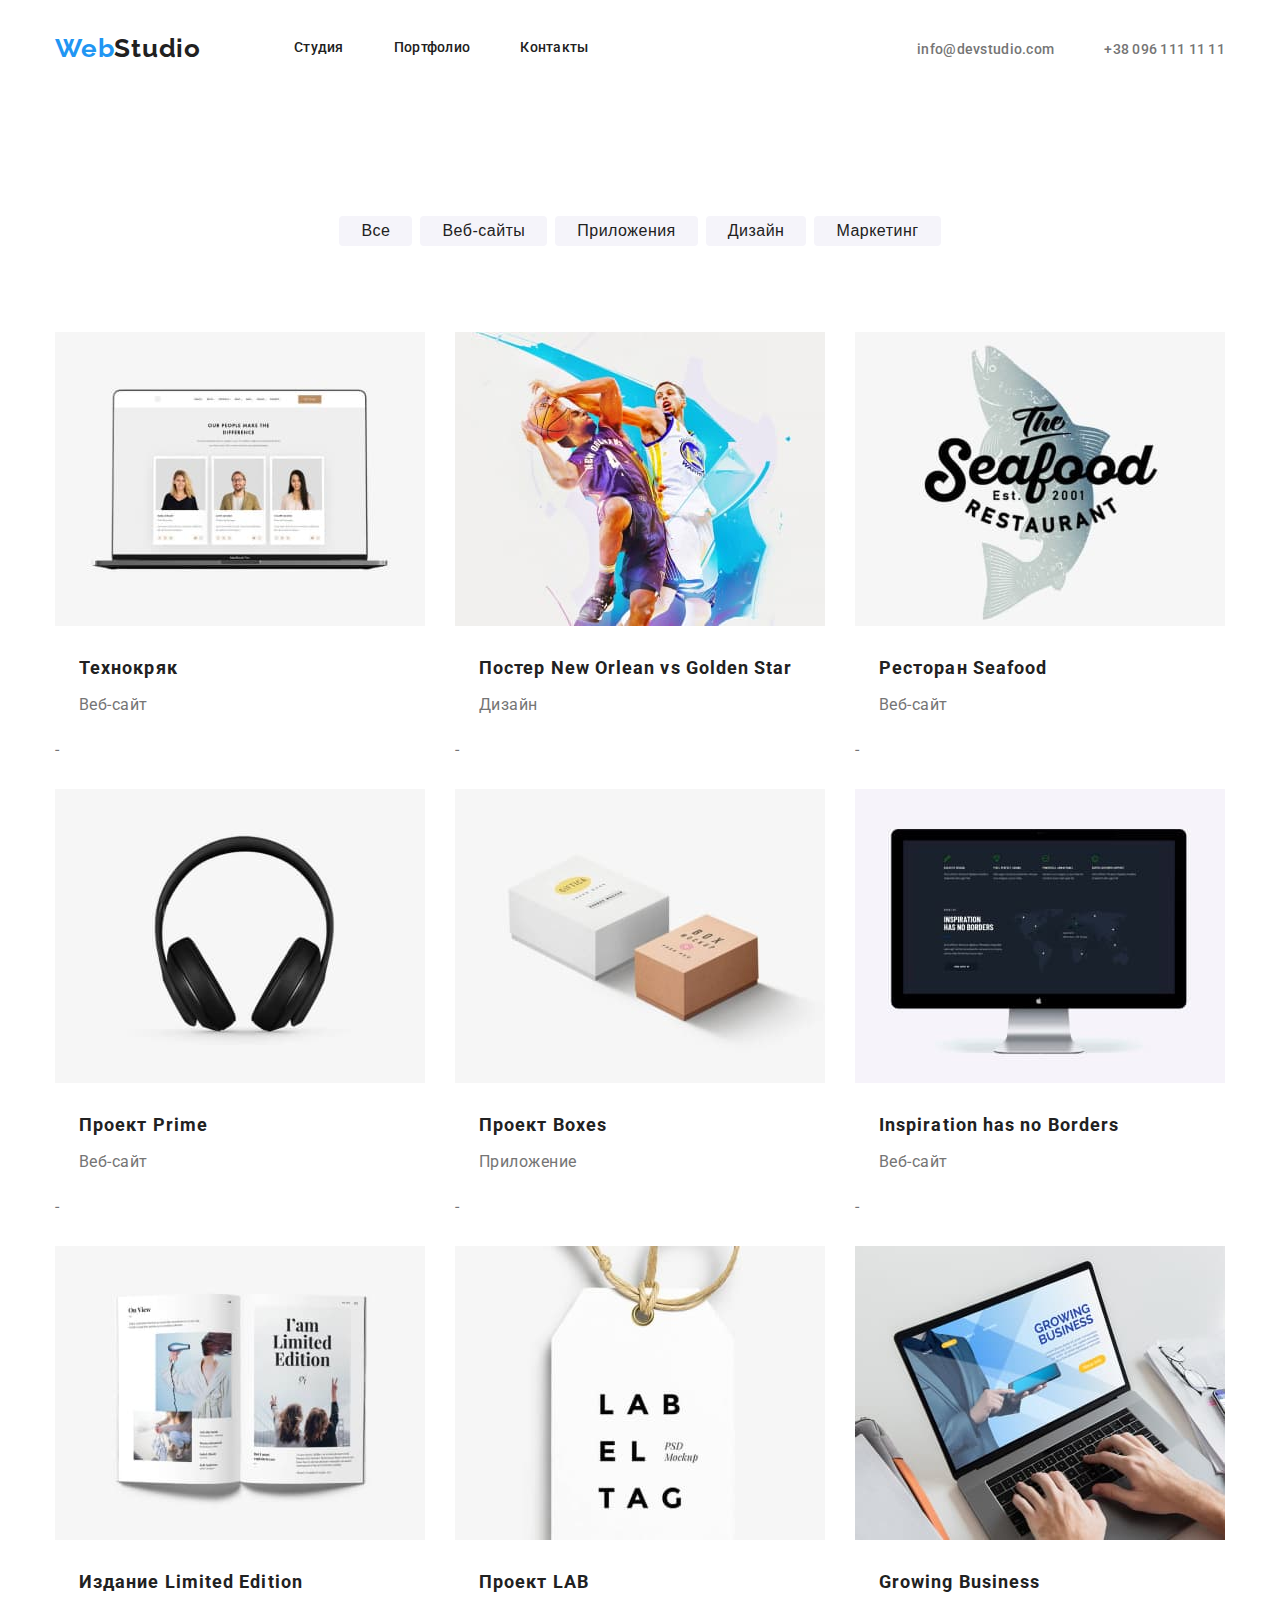
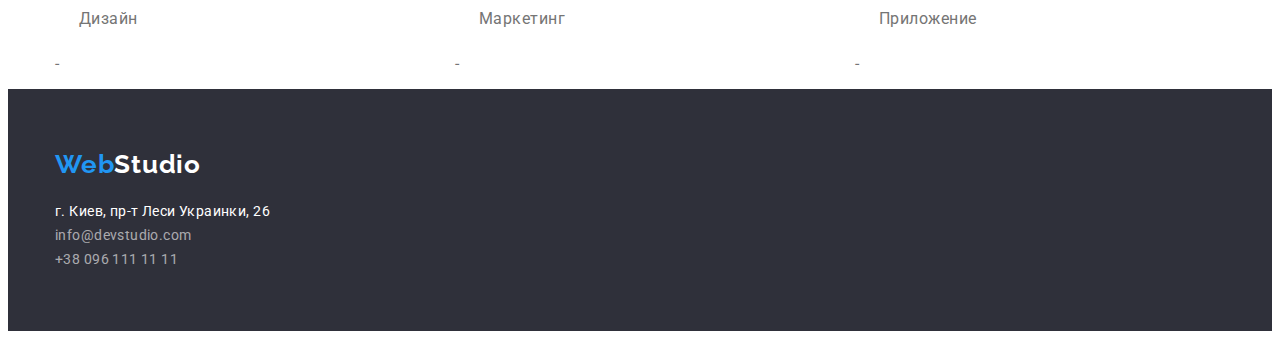
==== portfolio.html @ c8714e0e "hw-3" ====
<!DOCTYPE html>
<html lang="ru">
<head>
    <meta charset="UTF-8">
    <meta http-equiv="X-UA-Compatible" content="IE=edge">
    <meta name="viewport" content="width=device-width, initial-scale=1.0">
    
    <link rel="preconnect" href="https://fonts.googleapis.com">
    <link rel="preconnect" href="https://fonts.gstatic.com" crossorigin>
    <link 
        href="https://fonts.googleapis.com/css2?family=Raleway:wght@700&family=Roboto:wght@400;500;700;900&display=swap" 
        rel="stylesheet">        
    <title>Document</title>
    <link rel="stylesheet" href="./css/styles.css">
    
    
</head>

<body>
    <!--Шапка сайта-->
    <header class="container">
        <nav class="page-header">
            <a class="logo" href=".index.html">
                <span class="logo-web">Web</span><span class="logo-studio">Studio</span> 
                
            </a>            
                     
            <ul class="nav">
                <li class="item"><a href="./index.html" class="nav_batton">Студия</a></li>
                <li class="item"><a href="./portfolio.html" class="nav_batton">Портфолио</a></li>
                <li class="item"><a href="" class="nav_batton">Контакты</a></li>
            </ul>
        
            <ul class="contacts">
                <li class="item"><a href="mailto:info@devstudio.com" class="nav_contacts">info@devstudio.com</a></li>
                <li class="item"><a href="tel:+380961111111" class="nav_contacts">+38 096 111 11 11</a></li>        
            </ul>
        </nav>   
    </header>


    <section>

        <div class="container">
            <!--<h1 class="section-title">Кнопки навигации</h1>-->        
            <div class="container-batton">
                <ul class="navlist">
                    <li class="navli"><button type="batton" class="button pointer">Все</button></li>
                    <li class="navli"><button type="button" class="button pointer">Веб-сайты</button></li>
                    <li class="navli"><button type="button" class="button pointer">Приложения</button></li>
                    <li class="navli"><button type="button" class="button pointer">Дизайн</button></li>
                    <li class="navli"><button type="button" class="button pointer">Маркетинг</button></li>    
                </ul>
            </div>
        </div>       
       
        <div class="container">
            <ul class="project">
                <li class ='flex-element'>
                    <a href="" class="pl">
                    <img src="./imagas/hw2_f1.jpg" alt="сайт_технокряк"
                    width="370"
                    height="294">                                                     
                    <h2 class="project-logo">Технокряк</h2>
                    <p class="progject-text"> Веб-сайт</p></a>                   -
                </li>
                <li class ='flex-element'>
                    <a href="" class="pl">
                    <img src="./imagas/hw2_f2.jpg" alt="фото_постера"
                    width="370"
                    height="294">                                                     
                    <h2 class="project-logo">Постер New Orlean vs Golden Star</h2>
                    <p class="progject-text">Дизайн</p></a>                   -
                </li>
                <li class ='flex-element'>
                    <a href="" class="pl">
                    <img src="./imagas/hw2_f3.jpg" alt="ресторан"
                    width="370"
                    height="294">                                                       
                    <h2 class="project-logo">Ресторан Seafood</h2>
                    <p class="progject-text">Веб-сайт</p></a>                   -
                </li>
                <li class ='flex-element'>
                    <a href="" class="pl">
                    <img src="./imagas/hw2_f4.jpg" alt="наушники"
                    width="370"
                    height="294">                                                      
                    <h2 class="project-logo">Проект Prime</h2>
                    <p class="progject-text">Веб-сайт</p></a>                   -
                </li>
                <li class ='flex-element'>
                    <a href="" class="pl">
                    <img src="./imagas/hw2_f5.jpg" alt="коробки"
                    width="370"
                    height="294">                                                       
                    <h2 class="project-logo">Проект Boxes</h2>
                    <p class="progject-text">Приложение</p></a>                   -
                </li>
                <li class ='flex-element'>
                    <a href="" class="pl">
                    <img src="./imagas/hw2_f6.jpg" alt="вдохновение"
                    width="370"
                    height="294">                                                      
                    <h2 class="project-logo">Inspiration has no Borders</h2>
                    <p class="progject-text">Веб-сайт</p></a>                   -
                </li>
                <li class ='flex-element'>
                    <a href="" class="pl">
                    <img src="./imagas/hw2_f7.jpg" alt="издание"
                    width="370"
                    height="294">                                                       
                    <h2 class="project-logo">Издание Limited Edition</h2>
                    <p class="progject-text">Дизайн</p></a>                  -
                </li>
                <li class ='flex-element'>
                    <a href="" class="pl">
                    <img src="./imagas/hw2_f8.jpg" alt="програмирование"
                    width="370"
                    height="294">                                                     
                    <h2 class="project-logo">Проект LAB</h2>
                    <p class="progject-text">Маркетинг</p></a>                   -
                </li>
                <li class ='flex-element'>
                    <a href="" class="pl">
                    <img src="./imagas/hw2_f9.jpg" alt="бизнесрост"
                    width="370"
                    height="294">                                                       
                    <h2 class="project-logo">Growing Business</h2>
                    <p class="progject-text">Приложение</p></a>                   -
                </li>
            </ul>
        </div>
        <!--Проэкты-->    
        
        

    </section>

    <div class="container-footer">
        <footer class="address">
             <!--Подвал--> 
             <div class="container">
                <div class="logo-footer">
                    <a class="logo-foot" href=".index.html">
                        <span class="logo-web">Web</span><span class="logo-footer">Studio</span>
                        
                    </a> 
                </div>            
                                 
                   
                <address class="adress-footer">
                    <ul class="adress-ul">
                        <li><a class="address-map"
                            href="https://goo.gl/maps/iWSiA93wagULa9Wx8"
                            target="_blank"
                            >г. Киев, пр-т Леси Украинки, 26</a></li>                   
                                 
                        <li><a class="addres-mail" href="mailto:info@devstudio.com">info@devstudio.com</a></li>
                        <li><a class="address-tel" href="tel:+380961111111">+38 096 111 11 11</a></li>  
                    </ul>
                </address>    
             </div>
               
        </footer>
    </div>
    
    
</body>
</html>
---- css/styles.css ----
:root{
    --primary-text-color: #757575;
    --title-text-color: #212121;
    --accent-color: #2196F3;
    --batton-background-color: #F5F4FA;
    --color-fone: #FFFFFF;
    --background-color: #2F303A;
    
}


body {
    background-color: var(--color-fone);
    font-family: 'Roboto', sans-serif;
    color: var(--primary-text-color);  
        
    
}


ul{
    list-style: none;
}

/**{
    color: black;
}

/*лого*/

.container{
    padding-left: 15px;
    padding-right: 15px;
    margin-left: auto;
    margin-right: auto;       
    width: 1170px;
    /**outline: 2px solid tomato;
    background-color: rgb(182, 240, 240);**/

}

.container
.page-header{
    height: 80px;
}

.page-header{
    display: flex;
    align-items: center;
    
}

.logo{
    display: block;
    padding-top: 32px;
    padding-bottom: 32px;
    font-family: Raleway;
    font-weight: 700;
    font-size: 26px;
    line-height: 1.19;
    letter-spacing: 0.03em;
    text-decoration: none;
}

.logo-web {
    color: var(--accent-color);
          
}

.logo-studio {
    color: var(--title-text-color);
}


/*шапка*/
.nav{ 
    display: flex;
    margin-top: 0px;
    margin-bottom: 0px;
    font-weight: 500;
    font-size: 14px;
    line-height: 1.14;
    letter-spacing: 0.02em;
    text-decoration: none;
    padding-left: 0px;
    margin-left: 93px;
}
.nav .item{
    display: flex;
    padding-top: 32px;
    padding-bottom: 32px;
    margin-right: 50px;
    
}

.nav .item:last-child{
    margin-right: 0;
}

.contacts{
    display: flex;
    padding-left: 0px;
    margin-left: auto;    
}

.contacts .item + .item{
    margin-left: 50px;
}

.nav_batton {
    color: var(--title-text-color);
    text-decoration: none;
}

.nav_batton:hover,
.nav_batton:focus
{
    color: var(--accent-color);
    text-decoration: none;
}

.nav_batton:active{
    color: var(--title-text-color);
    text-decoration: none;
}

.nav_contacts{
    color: var(--primary-text-color);
    text-decoration: none;
    font-style: normal;
    font-weight: 500;
    font-size: 14px;
    line-height: 16px;
    letter-spacing: 0.02em;
}

.nav_contacts:hover,
.nav_contacts:focus
{
    color: var(--accent-color);
    text-decoration: none;
}

.nav_contacts:active{
    color: var(--title-text-color);
    text-decoration: none;
}

.hero{
    margin-top: 0;
    margin-bottom: 40;
    font-size: 44px; 
    line-height: 1.36;
    text-align: center;
    letter-spacing: 0.06em;
    text-transform: uppercase;
    background-color: var(--background-color);
    color: var(--color-fone);

    padding-top: 200px;
    padding-bottom: 0px;
    margin: 0px;
}

.heroys{
    display: block;
    background-color: var(--background-color);
    height: 600px;
       
}

.button-hero{
    box-sizing: border-box;
    display: inline-block;
    margin-left: 485px;
    margin-right: auto;
    margin-top: 30px;
    border-radius: 4px;
    padding: 10px 32px;
    min-width: 200px;    
    color: var(--color-fone);
    background-color: var(--accent-color);
    font-weight: 700;
    line-height:1.87;
    text-decoration: none;
    text-align: center;          
       
}

.fiska-syle{
    display: flex;
    margin-top: 0px;
    margin-bottom: 0px;
    padding-left: 0px;   
   }

.fiska-syle .fitem{
    display: block;
    padding-top: 94px;
    padding-bottom: 0px;
    margin-bottom: 0px;
    margin-right: 30px;
}

.fiska-syle .fitem:last-child{
    margin-right: 0;
}

.fiska-a{    
    margin-top: 0px;
    margin-bottom: 10px;
    font-weight:700;
    font-size: 14px;
    line-height: 1.14;
    letter-spacing: 0.03em;
    text-transform: uppercase;
    color: var(--title-text-color);
}

.fishka-d{
    margin-top: 0;
    margin-bottom: 0px;    
    font-weight: normal;
    font-size: 14px;
    line-height: 1.71;
    letter-spacing: 0.03em;
    color: var(--primary-text-color);
}

/*секции*/
.section-title{
    padding-top: 94px;
    padding-bottom: none;    
    margin-top: 94px;
    margin-bottom: 0px;      
    font-weight: 700;
    font-size: 36px;
    line-height: 1.16;
    text-align: center;
    letter-spacing: 0.03em;
}

.frends{
    display: flex;
    flex-wrap: wrap;
}


.container .frierds-list{
    padding-left: 0px;
    padding-right: 0px;
    background-color: var(--color-fone)
}

.frierds-list{     
    margin-right: 30px;
    
}

.frierds-list:last-child{
    margin-right: 0px;
}

.galery{
    display: flex;
    padding-left: 0px;
    margin-top: 50px;
    margin-bottom: 0px;    
}

.galery .foto{
    padding-right: 30px;
}

.galery .foto:last-child{
    padding-right: 0;
}


.frends{
    background: var(--batton-background-color);
    padding-left: 0px;
    margin-top: 0px;
    padding-top: 50px;
    padding-bottom: 94px;        
}


.frends-name{    
    font-style: normal;
    font-weight: 500;
    font-size: 16px;
    line-height: 1.19;   
    text-align: center;
    letter-spacing: 0.03em;
    color: var(--title-text-color);
}

.frends-prof{    
    font-style: normal;
    font-weight: normal;
    font-size: 16px;
    line-height: 1.19;    
    text-align: center;
    letter-spacing: 0.03em;
    color: var(--primary-text-color);
}

/*batton*/

.container-batton{
    margin-left: auto;
    margin-right: auto;
    min-height: 100px;
    width: 611;   
}

.container
.container-batton{
    width: 611px;
    height: 54px;
}

.button{
    color: var(--title-text-color);
    background-color: var(--batton-background-color) 
    
}
.button:hover,
.button:focus{
    color: var(--color-fone);
    background-color: var(--accent-color);   
}


.pointer {
    display: inline-block;
    margin-top: 0px;
    margin-bottom: 0px;
    padding: 6px 22px;
    cursor: pointer;
    border: none;
    border-radius: 4px;
    min-width: 38px;
    
    text-align: center;
    font-weight: 500;
    font-size: 16px;
    line-height: 1,63;
    letter-spacing: 0.03em;
  }

.navlist{
    display: flex;
    align-items: center;
    justify-content: center;
    margin-bottom: 16px;
    padding-left: 0px;
    margin-top: 128px;
    margin-bottom: 0px;       
}


.navlist
.navli{
    margin-right: 8px;   
}

.navlist .navli:last-child{
    margin-right: 0;
}


.project{
    display: flex;
    flex-wrap: wrap;
    /*background-color: aquamarine;*/
    padding-left: 0px;
    justify-content: space-between;

}

.flex-element{
    width: 370px;
    /*background-color: tomato;*/
    margin-bottom: 30px;    
}

.flex-element:nth-last-child( -n + 3){
    margin-bottom: 0;
}

.project-logo{ 
    font-weight: 700;
    font-size: 18px;
    line-height: 2;
    letter-spacing: 0.06em;
    color: var(--title-text-color);
    
    margin-top: 20px;
    margin-bottom: 0;
    margin-left: 24px;
    margin-right: 24px;
}

.pl{
    text-decoration: none;
}

.progject-text{   
    font-size: 16px;
    line-height: 1.87;
    letter-spacing: 0.03em;
    color: var(--primary-text-color);
    margin-top: 4px;
    margin-bottom: 20px;
    margin-left: 24px;
    margin-right: 24px;   
}

.address{
    background-color: var(--background-color);
}

.address-map{ 
    font-style: normal;
    font-weight: normal;
    font-size: 14px;
    line-height: 1.71;    
    letter-spacing: 0.03em;
    color: var(--color-fone);
    text-decoration: none;
    
}

.addres-mail,
.address-tel{    
    font-style: normal;
    font-weight: normal;
    font-size: 14px;
    line-height: 1.71;  
    letter-spacing: 0.03em;
    color: rgba(255, 255, 255, 0.6);
    text-decoration: none;
    padding-top: 8px;    
}


.logo-footer{
    color: var(--color-fone); 
   
}

.logo-footer{
    display: inline-block;       
}

.logo-foot{
    margin-left: 0px;
    margin-top: 60px;
    padding-left: 0;    
    padding-bottom: 0px;
    display: block;    
    font-family: Raleway;
    font-weight: 700;
    font-size: 26px;
    line-height: 1.19;
    letter-spacing: 0.03em;
    text-decoration: none;
    
}

.adress-footer{
    display: flex;
    padding-left: 0px;    
}

.adress-ul{
    display: inline-block;
    padding-left: 0px;
    margin-top: 20px;
    margin-bottom: 60px;
}
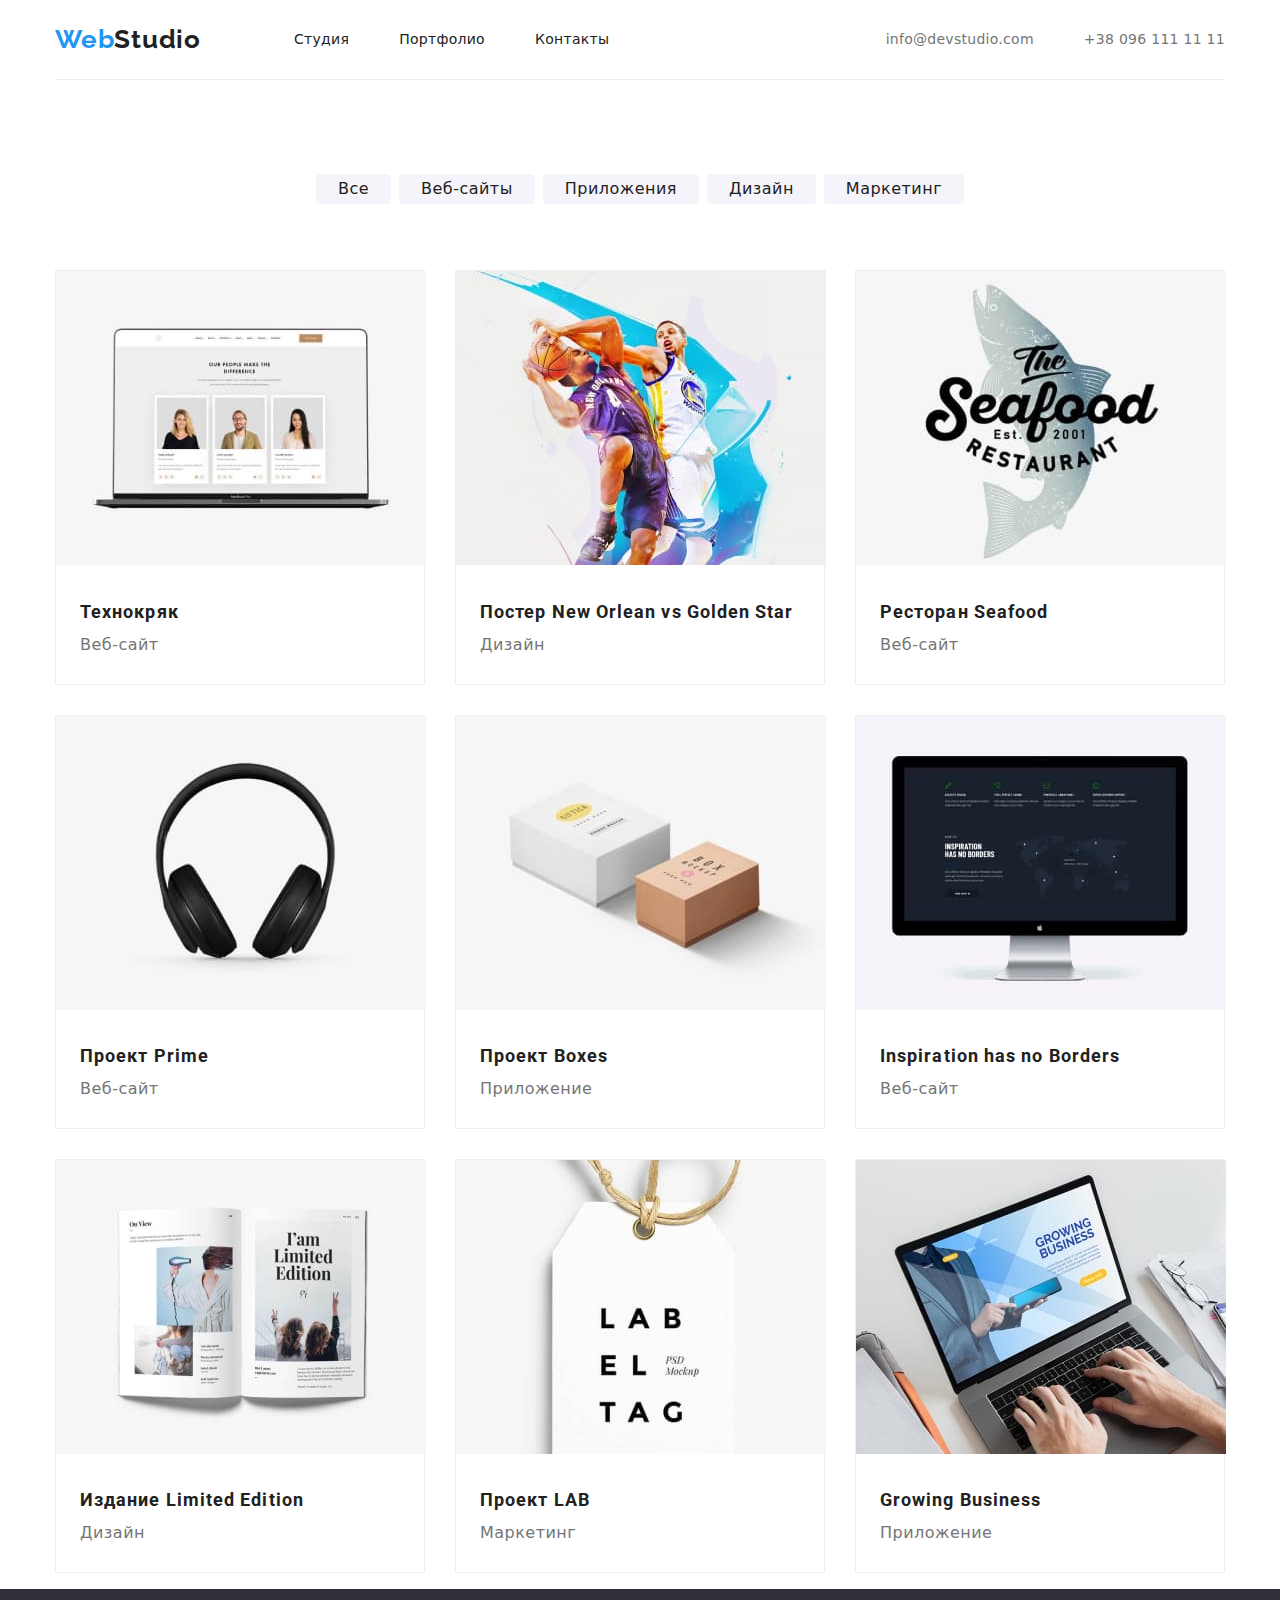
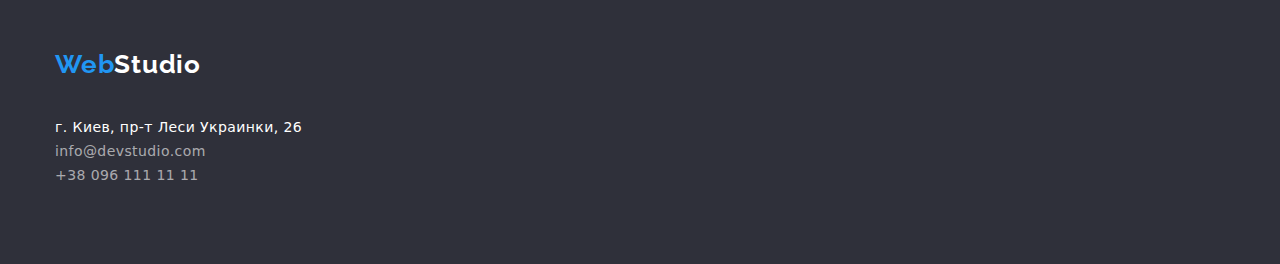
==== commit b1d05794: "bcghfdktybt" ====
--- a/portfolio.html
+++ b/portfolio.html
@@ -3,8 +3,7 @@
 <head>
     <meta charset="UTF-8">
     <meta http-equiv="X-UA-Compatible" content="IE=edge">
-    <meta name="viewport" content="width=device-width, initial-scale=1.0">
-    
+    <meta name="viewport" content="width=device-width, initial-scale=1.0">    
     <link rel="preconnect" href="https://fonts.googleapis.com">
     <link rel="preconnect" href="https://fonts.gstatic.com" crossorigin>
     <link 
@@ -12,6 +11,7 @@
         rel="stylesheet">        
     <title>Document</title>
     <link rel="stylesheet" href="./css/styles.css">
+    <link rel="stylesheet" href="https://cdnjs.cloudflare.com/ajax/libs/modern-normalize/1.1.0/modern-normalize.min.css">
     
     
 </head>
@@ -39,94 +39,109 @@
     </header>
 
 
-    <section>
+    <section class="project-section">
 
-        <div class="container">
-            <!--<h1 class="section-title">Кнопки навигации</h1>-->        
-            <div class="container-batton">
-                <ul class="navlist">
-                    <li class="navli"><button type="batton" class="button pointer">Все</button></li>
-                    <li class="navli"><button type="button" class="button pointer">Веб-сайты</button></li>
-                    <li class="navli"><button type="button" class="button pointer">Приложения</button></li>
-                    <li class="navli"><button type="button" class="button pointer">Дизайн</button></li>
-                    <li class="navli"><button type="button" class="button pointer">Маркетинг</button></li>    
-                </ul>
-            </div>
-        </div>       
-       
-        <div class="container">
+        <div class="container ">
+            <h1 hidden class="section-title">Кнопки навигации</h1>        
+            
+            <ul class="navlist">
+                <li class="navli"><button type="batton" class="button pointer">Все</button></li>
+                <li class="navli"><button type="button" class="button pointer">Веб-сайты</button></li>
+                <li class="navli"><button type="button" class="button pointer">Приложения</button></li>
+                <li class="navli"><button type="button" class="button pointer">Дизайн</button></li>
+                <li class="navli"><button type="button" class="button pointer">Маркетинг</button></li>    
+            </ul>
+           
+
             <ul class="project">
-                <li class ='flex-element'>
-                    <a href="" class="pl">
+                <li class ='flex-element'>    
                     <img src="./imagas/hw2_f1.jpg" alt="сайт_технокряк"
                     width="370"
-                    height="294">                                                     
-                    <h2 class="project-logo">Технокряк</h2>
-                    <p class="progject-text"> Веб-сайт</p></a>                   -
+                    height="294">
+                    <div class="project-text">
+                        <h2 class="project-logo">Технокряк</h2>
+                        <p class="progject-text"> Веб-сайт</p></a>
+                    </div>                             
                 </li>
-                <li class ='flex-element'>
-                    <a href="" class="pl">
+
+                <li class ='flex-element'>    
                     <img src="./imagas/hw2_f2.jpg" alt="фото_постера"
                     width="370"
-                    height="294">                                                     
-                    <h2 class="project-logo">Постер New Orlean vs Golden Star</h2>
-                    <p class="progject-text">Дизайн</p></a>                   -
+                    height="294">
+                    <div class="project-text">                                                     
+                        <h2 class="project-logo">Постер New Orlean vs Golden Star</h2>
+                        <p class="progject-text">Дизайн</p></a>
+                    </div>                  
                 </li>
-                <li class ='flex-element'>
-                    <a href="" class="pl">
+
+                <li class ='flex-element'>    
                     <img src="./imagas/hw2_f3.jpg" alt="ресторан"
                     width="370"
-                    height="294">                                                       
-                    <h2 class="project-logo">Ресторан Seafood</h2>
-                    <p class="progject-text">Веб-сайт</p></a>                   -
+                    height="294">
+                    <div class="project-text">                                                       
+                        <h2 class="project-logo">Ресторан Seafood</h2>
+                        <p class="progject-text">Веб-сайт</p></a>
+                    </div>                  
                 </li>
-                <li class ='flex-element'>
-                    <a href="" class="pl">
+
+                <li class ='flex-element'>    
                     <img src="./imagas/hw2_f4.jpg" alt="наушники"
                     width="370"
-                    height="294">                                                      
-                    <h2 class="project-logo">Проект Prime</h2>
-                    <p class="progject-text">Веб-сайт</p></a>                   -
+                    height="294">
+                    <div class="project-text">                                                      
+                        <h2 class="project-logo">Проект Prime</h2>
+                        <p class="progject-text">Веб-сайт</p></a>
+                    </div>                 
                 </li>
-                <li class ='flex-element'>
-                    <a href="" class="pl">
+
+                <li class ='flex-element'>    
                     <img src="./imagas/hw2_f5.jpg" alt="коробки"
                     width="370"
-                    height="294">                                                       
-                    <h2 class="project-logo">Проект Boxes</h2>
-                    <p class="progject-text">Приложение</p></a>                   -
+                    height="294">
+                    <div class="project-text">                                                      
+                        <h2 class="project-logo">Проект Boxes</h2>
+                        <p class="progject-text">Приложение</p></a>
+                    </div>                    
                 </li>
-                <li class ='flex-element'>
-                    <a href="" class="pl">
+
+                <li class ='flex-element'>    
                     <img src="./imagas/hw2_f6.jpg" alt="вдохновение"
                     width="370"
-                    height="294">                                                      
-                    <h2 class="project-logo">Inspiration has no Borders</h2>
-                    <p class="progject-text">Веб-сайт</p></a>                   -
+                    height="294">
+                    <div class="project-text">                                                     
+                        <h2 class="project-logo">Inspiration has no Borders</h2>
+                        <p class="progject-text">Веб-сайт</p></a>
+                    </div>                   
                 </li>
-                <li class ='flex-element'>
-                    <a href="" class="pl">
+
+                <li class ='flex-element'>    
                     <img src="./imagas/hw2_f7.jpg" alt="издание"
                     width="370"
-                    height="294">                                                       
-                    <h2 class="project-logo">Издание Limited Edition</h2>
-                    <p class="progject-text">Дизайн</p></a>                  -
+                    height="294">
+                    <div class="project-text">                                                       
+                        <h2 class="project-logo">Издание Limited Edition</h2>
+                        <p class="progject-text">Дизайн</p></a>
+                    </div>                 
                 </li>
-                <li class ='flex-element'>
-                    <a href="" class="pl">
+
+                <li class ='flex-element'>    
                     <img src="./imagas/hw2_f8.jpg" alt="програмирование"
                     width="370"
-                    height="294">                                                     
-                    <h2 class="project-logo">Проект LAB</h2>
-                    <p class="progject-text">Маркетинг</p></a>                   -
+                    height="294">
+                    <div class="project-text">                                                     
+                        <h2 class="project-logo">Проект LAB</h2>
+                        <p class="progject-text">Маркетинг</p></a>
+                    </div>                   
                 </li>
-                <li class ='flex-element'>
-                    <a href="" class="pl">
+                
+                <li class ='flex-element'>    
                     <img src="./imagas/hw2_f9.jpg" alt="бизнесрост"
                     width="370"
-                    height="294">                                                       
-                    <h2 class="project-logo">Growing Business</h2>
-                    <p class="progject-text">Приложение</p></a>                   -
+                    height="294">
+                    <div class="project-text">                                                       
+                        <h2 class="project-logo">Growing Business</h2>
+                        <p class="progject-text">Приложение</p></a>
+                    </div>                   
                 </li>
             </ul>
         </div>
@@ -140,12 +155,12 @@
         <footer class="address">
              <!--Подвал--> 
              <div class="container">
-                <div class="logo-footer">
-                    <a class="logo-foot" href=".index.html">
-                        <span class="logo-web">Web</span><span class="logo-footer">Studio</span>
+                
+                <a class="logo-foot" href=".index.html">
+                    <span class="logo-web">Web</span><span class="logo-footer">Studio</span>
                         
-                    </a> 
-                </div>            
+                </a> 
+                         
                                  
                    
                 <address class="adress-footer">
--- a/css/styles.css
+++ b/css/styles.css
@@ -29,25 +29,22 @@
 /*лого*/
 
 .container{
+    width: 1200px;
     padding-left: 15px;
     padding-right: 15px;
     margin-left: auto;
-    margin-right: auto;       
-    width: 1170px;
-    /**outline: 2px solid tomato;
-    background-color: rgb(182, 240, 240);**/
-
+    margin-right: auto;     
 }
 
 .container
 .page-header{
     height: 80px;
+    border-bottom: 1px solid #ECECEC;   
 }
 
 .page-header{
     display: flex;
-    align-items: center;
-    
+    align-items: center;      
 }
 
 .logo{
@@ -64,7 +61,6 @@
 
 .logo-web {
     color: var(--accent-color);
-          
 }
 
 .logo-studio {
@@ -85,14 +81,18 @@
     padding-left: 0px;
     margin-left: 93px;
 }
-.nav .item{
+
+.nav .nav_batton{
     display: flex;
     padding-top: 32px;
     padding-bottom: 32px;
+    
+    
+}
+
+.nav .item{
     margin-right: 50px;
-    
-}
-
+}
 .nav .item:last-child{
     margin-right: 0;
 }
@@ -100,7 +100,9 @@
 .contacts{
     display: flex;
     padding-left: 0px;
-    margin-left: auto;    
+    margin-left: auto;
+    margin-top: 0px; 
+    margin-bottom: 0px;   
 }
 
 .contacts .item + .item{
@@ -145,10 +147,8 @@
     color: var(--title-text-color);
     text-decoration: none;
 }
-
+/*heroy*/
 .hero{
-    margin-top: 0;
-    margin-bottom: 40;
     font-size: 44px; 
     line-height: 1.36;
     text-align: center;
@@ -156,35 +156,49 @@
     text-transform: uppercase;
     background-color: var(--background-color);
     color: var(--color-fone);
-
-    padding-top: 200px;
+    
     padding-bottom: 0px;
     margin: 0px;
-}
-
-.heroys{
-    display: block;
-    background-color: var(--background-color);
-    height: 600px;
-       
-}
+    width: 696px;
+    margin-right: auto;
+    margin-left: auto;
+}
+
+
+.heroy{
+    background-color: var(--background-color) ;
+    padding-left: 15px;
+    padding-right: 15px;
+    margin-left: auto;
+    margin-right: auto;       
+    
+    padding-top: 200px;
+    padding-bottom: 200px; 
+}
+
 
 .button-hero{
-    box-sizing: border-box;
-    display: inline-block;
-    margin-left: 485px;
+    display: flex;
+    justify-content: center;
+    max-width: 200px; 
+    margin-left: auto;
     margin-right: auto;
     margin-top: 30px;
     border-radius: 4px;
     padding: 10px 32px;
-    min-width: 200px;    
+        
     color: var(--color-fone);
     background-color: var(--accent-color);
     font-weight: 700;
     line-height:1.87;
     text-decoration: none;
-    text-align: center;          
-       
+    text-align: center;         
+}
+
+/*fishka*/
+.fishka{
+    padding-bottom: 94px;
+    
 }
 
 .fiska-syle{
@@ -196,8 +210,7 @@
 
 .fiska-syle .fitem{
     display: block;
-    padding-top: 94px;
-    padding-bottom: 0px;
+    width: 270px;   
     margin-bottom: 0px;
     margin-right: 30px;
 }
@@ -206,7 +219,9 @@
     margin-right: 0;
 }
 
-.fiska-a{    
+.fiska-a{   
+    padding-top: 94px;
+    padding-bottom: 0px; 
     margin-top: 0px;
     margin-bottom: 10px;
     font-weight:700;
@@ -228,23 +243,40 @@
 }
 
 /*секции*/
+
+.comanda{
+    background: #F5F4FA;
+    margin-bottom: 0px;
+    margin-top: 94px;
+}
 .section-title{
-    padding-top: 94px;
-    padding-bottom: none;    
-    margin-top: 94px;
+    
+    padding-bottom: none;
+    margin-top: 0px;    
+   
     margin-bottom: 0px;      
     font-weight: 700;
     font-size: 36px;
     line-height: 1.16;
     text-align: center;
     letter-spacing: 0.03em;
+    color: var(--title-text-color);
+}
+
+.container .section-title{
+    padding-top: 94px;
 }
 
 .frends{
     display: flex;
     flex-wrap: wrap;
-}
-
+    
+}
+
+.frend-box{
+    padding-top: 30px;
+    padding-bottom: 30px;
+}
 
 .container .frierds-list{
     padding-left: 0px;
@@ -252,8 +284,10 @@
     background-color: var(--color-fone)
 }
 
-.frierds-list{     
+.frierds-list{        
     margin-right: 30px;
+    box-shadow: 0px 1px 3px rgba(0, 0, 0, 0.12), 0px 1px 1px rgba(0, 0, 0, 0.14), 0px 2px 1px rgba(0, 0, 0, 0.2);
+    border-radius: 0px 0px 4px 4px;
     
 }
 
@@ -288,6 +322,8 @@
 
 .frends-name{    
     font-style: normal;
+    margin: 0px;
+    
     font-weight: 500;
     font-size: 16px;
     line-height: 1.19;   
@@ -299,6 +335,8 @@
 .frends-prof{    
     font-style: normal;
     font-weight: normal;
+    padding-top: 10px;
+    margin: 0;
     font-size: 16px;
     line-height: 1.19;    
     text-align: center;
@@ -308,18 +346,19 @@
 
 /*batton*/
 
+.project-section{
+    margin-top: 94px;
+}
+
 .container-batton{
     margin-left: auto;
     margin-right: auto;
+    margin-top: 0px;
     min-height: 100px;
     width: 611;   
 }
 
-.container
-.container-batton{
-    width: 611px;
-    height: 54px;
-}
+
 
 .button{
     color: var(--title-text-color);
@@ -354,9 +393,10 @@
     display: flex;
     align-items: center;
     justify-content: center;
-    margin-bottom: 16px;
-    padding-left: 0px;
-    margin-top: 128px;
+    margin-top: 0px;
+    padding-bottom: 50px;
+    
+    padding-left: 0px;   
     margin-bottom: 0px;       
 }
 
@@ -374,17 +414,29 @@
 .project{
     display: flex;
     flex-wrap: wrap;
-    /*background-color: aquamarine;*/
-    padding-left: 0px;
-    justify-content: space-between;
-
+    padding-left: 0px;   
+}
+
+.project-text{
+    padding-left: 24px;
+    padding-right: 24px;
+    padding-top: 24px;
+    padding-bottom: 24px;
 }
 
 .flex-element{
     width: 370px;
-    /*background-color: tomato;*/
-    margin-bottom: 30px;    
-}
+    margin-bottom: 30px;
+    margin-right: 30px;
+    background: #FFFFFF;
+    border: 1px solid #EEEEEE;
+    box-sizing: border-box;    
+}
+
+.flex-element:nth-child(3n){
+    margin-right: 0px;
+}
+
 
 .flex-element:nth-last-child( -n + 3){
     margin-bottom: 0;
@@ -396,26 +448,24 @@
     line-height: 2;
     letter-spacing: 0.06em;
     color: var(--title-text-color);
-    
-    margin-top: 20px;
-    margin-bottom: 0;
-    margin-left: 24px;
-    margin-right: 24px;
-}
-
-.pl{
-    text-decoration: none;
-}
+    margin: 0;
+    font-family: 'Roboto';
+    font-style: normal;
+    padding: 0;
+    
+    
+    
+}
+
 
 .progject-text{   
     font-size: 16px;
     line-height: 1.87;
     letter-spacing: 0.03em;
     color: var(--primary-text-color);
-    margin-top: 4px;
-    margin-bottom: 20px;
-    margin-left: 24px;
-    margin-right: 24px;   
+    margin: 0;
+    padding: 0;
+     
 }
 
 .address{
@@ -442,7 +492,7 @@
     letter-spacing: 0.03em;
     color: rgba(255, 255, 255, 0.6);
     text-decoration: none;
-    padding-top: 8px;    
+    margin-top: 8px;    
 }
 
 
@@ -457,7 +507,7 @@
 
 .logo-foot{
     margin-left: 0px;
-    margin-top: 60px;
+    padding-top: 60px;
     padding-left: 0;    
     padding-bottom: 0px;
     display: block;    
@@ -471,14 +521,15 @@
 }
 
 .adress-footer{
-    display: flex;
-    padding-left: 0px;    
+    display: inline-flex;
+    padding-left: 0px;
+    margin-top: 20px;
+    margin-bottom: 60px;    
 }
 
 .adress-ul{
     display: inline-block;
     padding-left: 0px;
-    margin-top: 20px;
-    margin-bottom: 60px;
-}
-
+    
+}
+
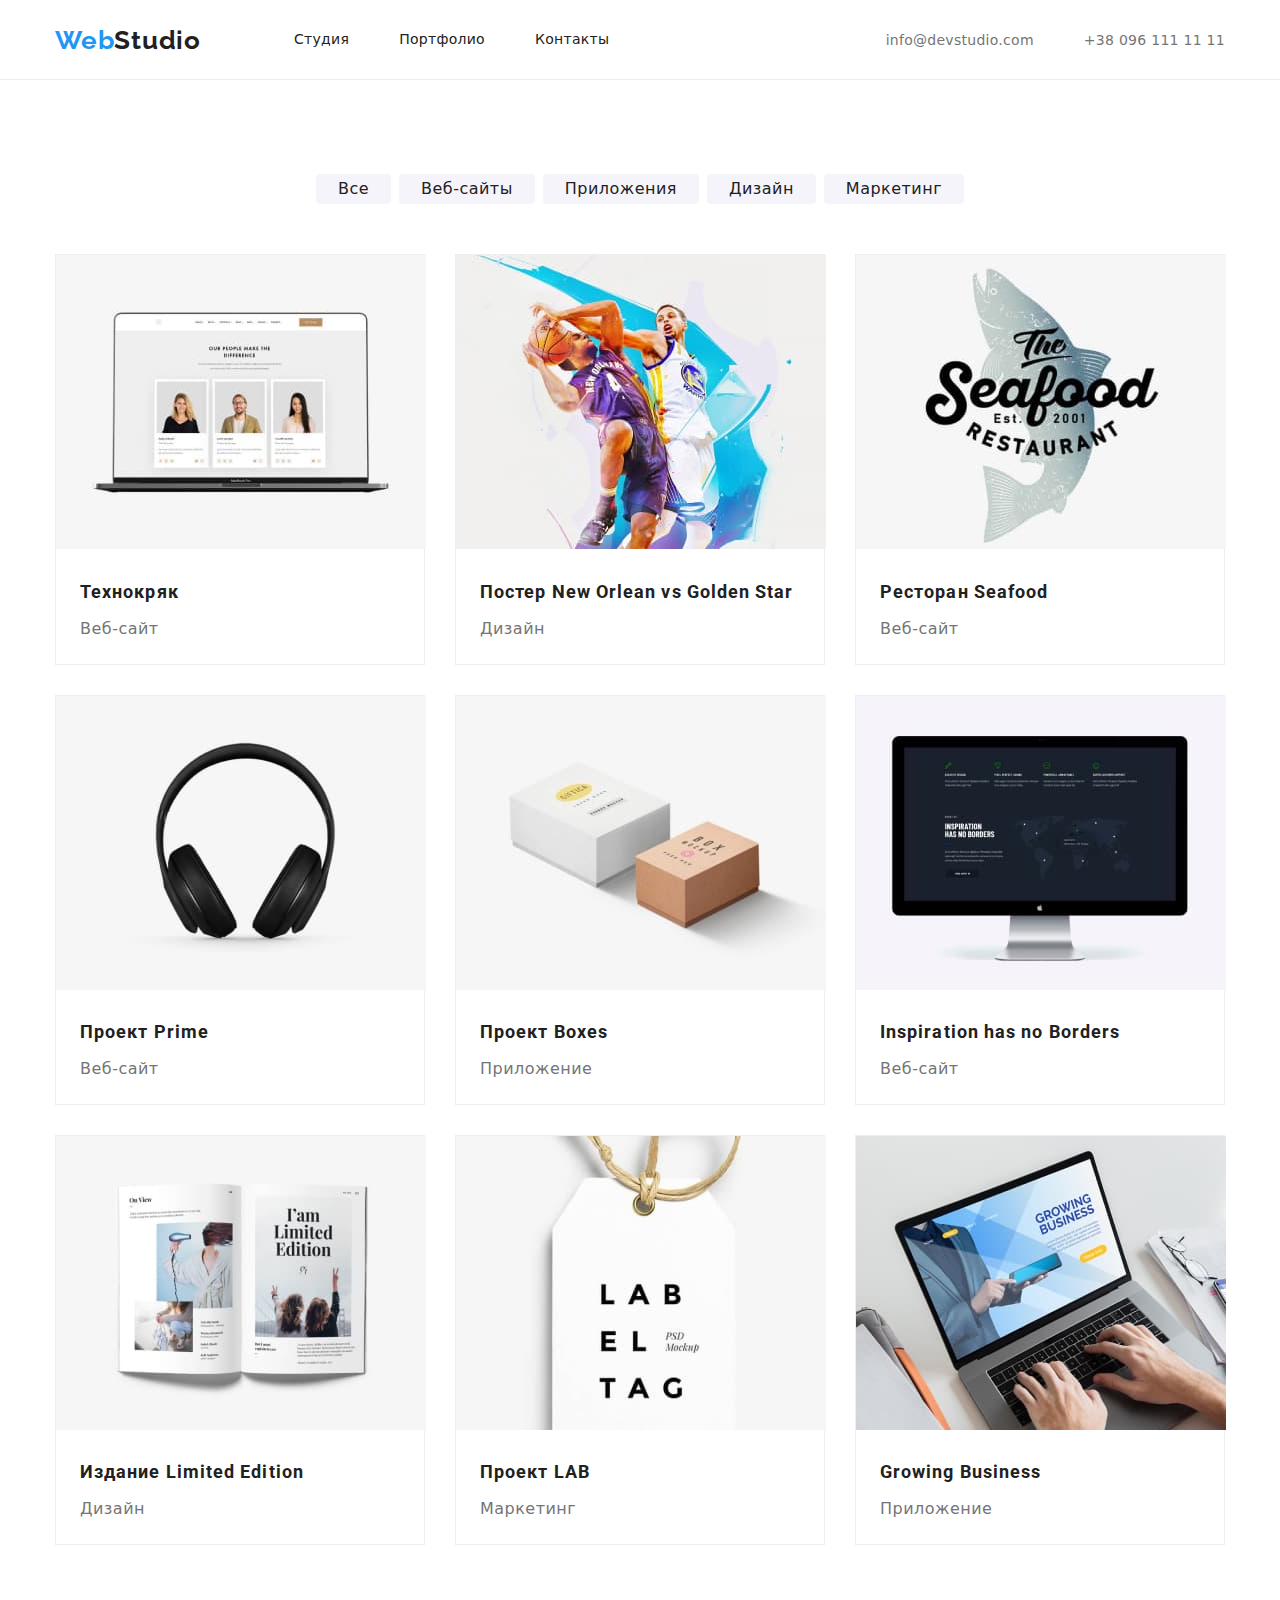
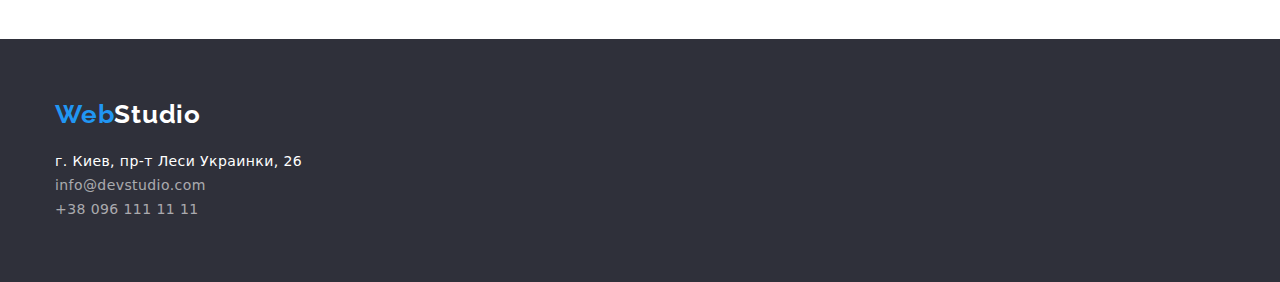
==== commit 8f9de274: "Исправления 15/03" ====
--- a/portfolio.html
+++ b/portfolio.html
@@ -18,141 +18,144 @@
 
 <body>
     <!--Шапка сайта-->
-    <header class="container">
-        <nav class="page-header">
-            <a class="logo" href=".index.html">
-                <span class="logo-web">Web</span><span class="logo-studio">Studio</span> 
-                
-            </a>            
-                     
-            <ul class="nav">
-                <li class="item"><a href="./index.html" class="nav_batton">Студия</a></li>
-                <li class="item"><a href="./portfolio.html" class="nav_batton">Портфолио</a></li>
-                <li class="item"><a href="" class="nav_batton">Контакты</a></li>
-            </ul>
-        
+    <header class="header">
+        <div class="container header-container">
+            <nav class="page-header">
+                <a class="logo" href=".index.html">
+                    <span class="logo-web">Web</span><span class="logo-studio">Studio</span> 
+                    
+                </a>            
+                        
+                <ul class="nav">
+                    <li class="item"><a href="./index.html" class="nav_batton">Студия</a></li>
+                    <li class="item"><a href="./portfolio.html" class="nav_batton">Портфолио</a></li>
+                    <li class="item"><a href="" class="nav_batton">Контакты</a></li>
+                </ul>
+            
+              
+            </nav>
             <ul class="contacts">
                 <li class="item"><a href="mailto:info@devstudio.com" class="nav_contacts">info@devstudio.com</a></li>
                 <li class="item"><a href="tel:+380961111111" class="nav_contacts">+38 096 111 11 11</a></li>        
             </ul>
-        </nav>   
+        <div>   
     </header>
 
+    <main>
+        <section class="section">
 
-    <section class="project-section">
-
-        <div class="container ">
-            <h1 hidden class="section-title">Кнопки навигации</h1>        
-            
-            <ul class="navlist">
-                <li class="navli"><button type="batton" class="button pointer">Все</button></li>
-                <li class="navli"><button type="button" class="button pointer">Веб-сайты</button></li>
-                <li class="navli"><button type="button" class="button pointer">Приложения</button></li>
-                <li class="navli"><button type="button" class="button pointer">Дизайн</button></li>
-                <li class="navli"><button type="button" class="button pointer">Маркетинг</button></li>    
-            </ul>
-           
-
-            <ul class="project">
-                <li class ='flex-element'>    
-                    <img src="./imagas/hw2_f1.jpg" alt="сайт_технокряк"
-                    width="370"
-                    height="294">
-                    <div class="project-text">
-                        <h2 class="project-logo">Технокряк</h2>
-                        <p class="progject-text"> Веб-сайт</p></a>
-                    </div>                             
-                </li>
-
-                <li class ='flex-element'>    
-                    <img src="./imagas/hw2_f2.jpg" alt="фото_постера"
-                    width="370"
-                    height="294">
-                    <div class="project-text">                                                     
-                        <h2 class="project-logo">Постер New Orlean vs Golden Star</h2>
-                        <p class="progject-text">Дизайн</p></a>
-                    </div>                  
-                </li>
-
-                <li class ='flex-element'>    
-                    <img src="./imagas/hw2_f3.jpg" alt="ресторан"
-                    width="370"
-                    height="294">
-                    <div class="project-text">                                                       
-                        <h2 class="project-logo">Ресторан Seafood</h2>
-                        <p class="progject-text">Веб-сайт</p></a>
-                    </div>                  
-                </li>
-
-                <li class ='flex-element'>    
-                    <img src="./imagas/hw2_f4.jpg" alt="наушники"
-                    width="370"
-                    height="294">
-                    <div class="project-text">                                                      
-                        <h2 class="project-logo">Проект Prime</h2>
-                        <p class="progject-text">Веб-сайт</p></a>
-                    </div>                 
-                </li>
-
-                <li class ='flex-element'>    
-                    <img src="./imagas/hw2_f5.jpg" alt="коробки"
-                    width="370"
-                    height="294">
-                    <div class="project-text">                                                      
-                        <h2 class="project-logo">Проект Boxes</h2>
-                        <p class="progject-text">Приложение</p></a>
-                    </div>                    
-                </li>
-
-                <li class ='flex-element'>    
-                    <img src="./imagas/hw2_f6.jpg" alt="вдохновение"
-                    width="370"
-                    height="294">
-                    <div class="project-text">                                                     
-                        <h2 class="project-logo">Inspiration has no Borders</h2>
-                        <p class="progject-text">Веб-сайт</p></a>
-                    </div>                   
-                </li>
-
-                <li class ='flex-element'>    
-                    <img src="./imagas/hw2_f7.jpg" alt="издание"
-                    width="370"
-                    height="294">
-                    <div class="project-text">                                                       
-                        <h2 class="project-logo">Издание Limited Edition</h2>
-                        <p class="progject-text">Дизайн</p></a>
-                    </div>                 
-                </li>
-
-                <li class ='flex-element'>    
-                    <img src="./imagas/hw2_f8.jpg" alt="програмирование"
-                    width="370"
-                    height="294">
-                    <div class="project-text">                                                     
-                        <h2 class="project-logo">Проект LAB</h2>
-                        <p class="progject-text">Маркетинг</p></a>
-                    </div>                   
-                </li>
+            <div class="container ">
+                <h1 hidden class="section-title">Кнопки навигации</h1>        
                 
-                <li class ='flex-element'>    
-                    <img src="./imagas/hw2_f9.jpg" alt="бизнесрост"
-                    width="370"
-                    height="294">
-                    <div class="project-text">                                                       
-                        <h2 class="project-logo">Growing Business</h2>
-                        <p class="progject-text">Приложение</p></a>
-                    </div>                   
-                </li>
-            </ul>
-        </div>
-        <!--Проэкты-->    
-        
-        
-
-    </section>
+                <ul class="navlist">
+                    <li class="navli"><button type="batton" class="button pointer">Все</button></li>
+                    <li class="navli"><button type="button" class="button pointer">Веб-сайты</button></li>
+                    <li class="navli"><button type="button" class="button pointer">Приложения</button></li>
+                    <li class="navli"><button type="button" class="button pointer">Дизайн</button></li>
+                    <li class="navli"><button type="button" class="button pointer">Маркетинг</button></li>    
+                </ul>
+               
+    
+                <ul class="project">
+                    <li class ='flex-element'>    
+                        <img src="./imagas/hw2_f1.jpg" alt="сайт_технокряк"
+                        width="370"
+                        height="294">
+                        <div class="project-text">
+                            <h2 class="project-logo">Технокряк</h2>
+                            <p class="progject-text"> Веб-сайт</p></a>
+                        </div>                             
+                    </li>
+    
+                    <li class ='flex-element'>    
+                        <img src="./imagas/hw2_f2.jpg" alt="фото_постера"
+                        width="370"
+                        height="294">
+                        <div class="project-text">                                                     
+                            <h2 class="project-logo">Постер New Orlean vs Golden Star</h2>
+                            <p class="progject-text">Дизайн</p></a>
+                        </div>                  
+                    </li>
+    
+                    <li class ='flex-element'>    
+                        <img src="./imagas/hw2_f3.jpg" alt="ресторан"
+                        width="370"
+                        height="294">
+                        <div class="project-text">                                                       
+                            <h2 class="project-logo">Ресторан Seafood</h2>
+                            <p class="progject-text">Веб-сайт</p></a>
+                        </div>                  
+                    </li>
+    
+                    <li class ='flex-element'>    
+                        <img src="./imagas/hw2_f4.jpg" alt="наушники"
+                        width="370"
+                        height="294">
+                        <div class="project-text">                                                      
+                            <h2 class="project-logo">Проект Prime</h2>
+                            <p class="progject-text">Веб-сайт</p></a>
+                        </div>                 
+                    </li>
+    
+                    <li class ='flex-element'>    
+                        <img src="./imagas/hw2_f5.jpg" alt="коробки"
+                        width="370"
+                        height="294">
+                        <div class="project-text">                                                      
+                            <h2 class="project-logo">Проект Boxes</h2>
+                            <p class="progject-text">Приложение</p></a>
+                        </div>                    
+                    </li>
+    
+                    <li class ='flex-element'>    
+                        <img src="./imagas/hw2_f6.jpg" alt="вдохновение"
+                        width="370"
+                        height="294">
+                        <div class="project-text">                                                     
+                            <h2 class="project-logo">Inspiration has no Borders</h2>
+                            <p class="progject-text">Веб-сайт</p></a>
+                        </div>                   
+                    </li>
+    
+                    <li class ='flex-element'>    
+                        <img src="./imagas/hw2_f7.jpg" alt="издание"
+                        width="370"
+                        height="294">
+                        <div class="project-text">                                                       
+                            <h2 class="project-logo">Издание Limited Edition</h2>
+                            <p class="progject-text">Дизайн</p></a>
+                        </div>                 
+                    </li>
+    
+                    <li class ='flex-element'>    
+                        <img src="./imagas/hw2_f8.jpg" alt="програмирование"
+                        width="370"
+                        height="294">
+                        <div class="project-text">                                                     
+                            <h2 class="project-logo">Проект LAB</h2>
+                            <p class="progject-text">Маркетинг</p></a>
+                        </div>                   
+                    </li>
+                    
+                    <li class ='flex-element'>    
+                        <img src="./imagas/hw2_f9.jpg" alt="бизнесрост"
+                        width="370"
+                        height="294">
+                        <div class="project-text">                                                       
+                            <h2 class="project-logo">Growing Business</h2>
+                            <p class="progject-text">Приложение</p></a>
+                        </div>                   
+                    </li>
+                </ul>
+            </div>
+             
+    
+        </section>
+    </main>
+    
 
     <div class="container-footer">
-        <footer class="address">
+        <footer class="footer">
              <!--Подвал--> 
              <div class="container">
                 
--- a/css/styles.css
+++ b/css/styles.css
@@ -20,6 +20,8 @@
 
 ul{
     list-style: none;
+    margin: 0;
+    padding: 0;
 }
 
 /**{
@@ -36,21 +38,23 @@
     margin-right: auto;     
 }
 
-.container
+.header{
+    border-bottom: 1px solid #ECECEC;
+    height: 80px;
+}
+
+.header-container{
+    display: flex;
+    align-items: center;    
+}
+
 .page-header{
-    height: 80px;
-    border-bottom: 1px solid #ECECEC;   
-}
-
-.page-header{
     display: flex;
     align-items: center;      
 }
 
 .logo{
-    display: block;
-    padding-top: 32px;
-    padding-bottom: 32px;
+    display: block; 
     font-family: Raleway;
     font-weight: 700;
     font-size: 26px;
@@ -70,29 +74,25 @@
 
 /*шапка*/
 .nav{ 
-    display: flex;
-    margin-top: 0px;
-    margin-bottom: 0px;
+    display: flex;    
     font-weight: 500;
     font-size: 14px;
     line-height: 1.14;
     letter-spacing: 0.02em;
     text-decoration: none;
-    padding-left: 0px;
     margin-left: 93px;
 }
 
 .nav .nav_batton{
-    display: flex;
+    display: block;
     padding-top: 32px;
-    padding-bottom: 32px;
-    
-    
+    padding-bottom: 32px;   
 }
 
 .nav .item{
     margin-right: 50px;
 }
+
 .nav .item:last-child{
     margin-right: 0;
 }
@@ -137,8 +137,7 @@
 }
 
 .nav_contacts:hover,
-.nav_contacts:focus
-{
+.nav_contacts:focus{
     color: var(--accent-color);
     text-decoration: none;
 }
@@ -147,16 +146,16 @@
     color: var(--title-text-color);
     text-decoration: none;
 }
+
 /*heroy*/
-.hero{
+.hero-title{
     font-size: 44px; 
     line-height: 1.36;
     text-align: center;
     letter-spacing: 0.06em;
     text-transform: uppercase;
     background-color: var(--background-color);
-    color: var(--color-fone);
-    
+    color: var(--color-fone);    
     padding-bottom: 0px;
     margin: 0px;
     width: 696px;
@@ -165,13 +164,8 @@
 }
 
 
-.heroy{
-    background-color: var(--background-color) ;
-    padding-left: 15px;
-    padding-right: 15px;
-    margin-left: auto;
-    margin-right: auto;       
-    
+.hero{
+    background-color: var(--background-color);       
     padding-top: 200px;
     padding-bottom: 200px; 
 }
@@ -185,8 +179,7 @@
     margin-right: auto;
     margin-top: 30px;
     border-radius: 4px;
-    padding: 10px 32px;
-        
+    padding: 10px 32px;        
     color: var(--color-fone);
     background-color: var(--accent-color);
     font-weight: 700;
@@ -196,33 +189,31 @@
 }
 
 /*fishka*/
-.fishka{
-    padding-bottom: 94px;
-    
-}
-
-.fiska-syle{
-    display: flex;
-    margin-top: 0px;
-    margin-bottom: 0px;
-    padding-left: 0px;   
+.section{
+    padding: 94px 0;
+    
+}
+
+.fiska-style{
+    display: flex;       
    }
 
-.fiska-syle .fitem{
+.fiska-style .fitem{
     display: block;
     width: 270px;   
     margin-bottom: 0px;
     margin-right: 30px;
 }
 
-.fiska-syle .fitem:last-child{
+.fiska-style .fitem:last-child{
     margin-right: 0;
 }
 
-.fiska-a{   
-    padding-top: 94px;
-    padding-bottom: 0px; 
-    margin-top: 0px;
+h1, h2, h3, p{
+    margin: 0;
+}
+
+.fiska-a{  
     margin-bottom: 10px;
     font-weight:700;
     font-size: 14px;
@@ -244,17 +235,12 @@
 
 /*секции*/
 
-.comanda{
+.comands{
     background: #F5F4FA;
     margin-bottom: 0px;
     margin-top: 94px;
 }
-.section-title{
-    
-    padding-bottom: none;
-    margin-top: 0px;    
-   
-    margin-bottom: 0px;      
+.section-title{         
     font-weight: 700;
     font-size: 36px;
     line-height: 1.16;
@@ -263,9 +249,6 @@
     color: var(--title-text-color);
 }
 
-.container .section-title{
-    padding-top: 94px;
-}
 
 .frends{
     display: flex;
@@ -296,34 +279,39 @@
 }
 
 .galery{
-    display: flex;
-    padding-left: 0px;
+    display: flex;    
     margin-top: 50px;
-    margin-bottom: 0px;    
+        
+}
+
+.galery-section{
+    padding-top: 0;
 }
 
 .galery .foto{
-    padding-right: 30px;
+    margin-right: 30px;
+}
+
+.img{
+    display: block;
+    max-width: 100%;
+    height: auto;
 }
 
 .galery .foto:last-child{
-    padding-right: 0;
+    margin-right: 0;
 }
 
 
 .frends{
     background: var(--batton-background-color);
-    padding-left: 0px;
-    margin-top: 0px;
-    padding-top: 50px;
-    padding-bottom: 94px;        
-}
-
+    margin-top: 50px;
+ 
+}
 
 .frends-name{    
     font-style: normal;
-    margin: 0px;
-    
+    margin: 0px;    
     font-weight: 500;
     font-size: 16px;
     line-height: 1.19;   
@@ -335,7 +323,7 @@
 .frends-prof{    
     font-style: normal;
     font-weight: normal;
-    padding-top: 10px;
+    margin-top: 10px;
     margin: 0;
     font-size: 16px;
     line-height: 1.19;    
@@ -346,9 +334,7 @@
 
 /*batton*/
 
-.project-section{
-    margin-top: 94px;
-}
+
 
 .container-batton{
     margin-left: auto;
@@ -391,13 +377,8 @@
 
 .navlist{
     display: flex;
-    align-items: center;
     justify-content: center;
-    margin-top: 0px;
-    padding-bottom: 50px;
-    
-    padding-left: 0px;   
-    margin-bottom: 0px;       
+    margin-bottom: 50px;       
 }
 
 
@@ -414,14 +395,14 @@
 .project{
     display: flex;
     flex-wrap: wrap;
-    padding-left: 0px;   
+     
 }
 
 .project-text{
     padding-left: 24px;
     padding-right: 24px;
-    padding-top: 24px;
-    padding-bottom: 24px;
+    padding-top: 20px;
+    padding-bottom: 20px;
 }
 
 .flex-element{
@@ -452,6 +433,7 @@
     font-family: 'Roboto';
     font-style: normal;
     padding: 0;
+    margin-bottom: 4px;
     
     
     
@@ -468,8 +450,13 @@
      
 }
 
-.address{
+.footer{
     background-color: var(--background-color);
+    padding-top: 60px;
+    padding-bottom: 60px;
+    padding-left: 0;
+    padding-right: 0;
+
 }
 
 .address-map{ 
@@ -480,6 +467,7 @@
     letter-spacing: 0.03em;
     color: var(--color-fone);
     text-decoration: none;
+    margin-bottom: 9px;
     
 }
 
@@ -495,6 +483,9 @@
     margin-top: 8px;    
 }
 
+.addres-mail{
+    margin-bottom: 9px;
+}
 
 .logo-footer{
     color: var(--color-fone); 
@@ -506,10 +497,6 @@
 }
 
 .logo-foot{
-    margin-left: 0px;
-    padding-top: 60px;
-    padding-left: 0;    
-    padding-bottom: 0px;
     display: block;    
     font-family: Raleway;
     font-weight: 700;
@@ -521,10 +508,8 @@
 }
 
 .adress-footer{
-    display: inline-flex;
-    padding-left: 0px;
     margin-top: 20px;
-    margin-bottom: 60px;    
+        
 }
 
 .adress-ul{
